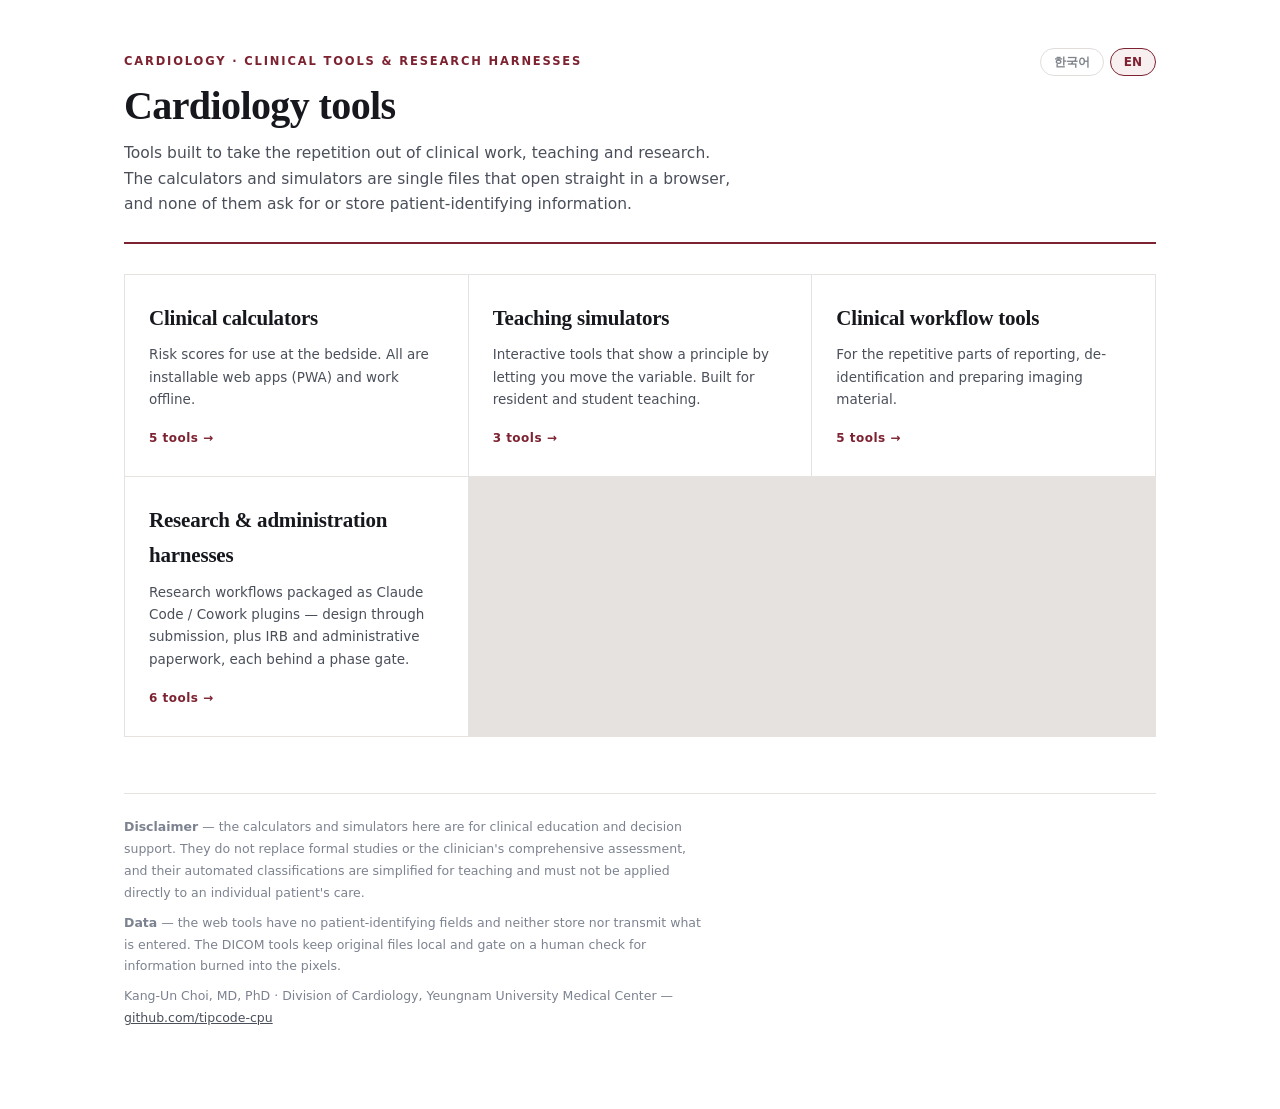
==== index.html @ c00b834e "Add the category hub site Twenty-three repositories with no entry point: a visitor saw an alphabetic" ====
<!DOCTYPE html>
<html lang="ko">
<head>
<meta charset="UTF-8">
<meta name="viewport" content="width=device-width, initial-scale=1.0">
<meta name="theme-color" content="#7d2231">
<title>심장내과 임상 도구 모음</title>
<meta name="description" data-i18n-attr="content:meta_desc" content="심장내과 임상 계산기 · 교육 시뮬레이터 · 진료 워크플로 도구 · 연구 하네스 모음">
<link rel="stylesheet" href="assets/site.css">
</head>
<body>
<div class="wrap">
  <div class="langSwitch" role="group" aria-label="Language / 언어">
    <button type="button" id="lang-ko" onclick="setLang('ko')" aria-pressed="true">한국어</button>
    <button type="button" id="lang-en" onclick="setLang('en')" aria-pressed="false">EN</button>
  </div>
  <header class="masthead">
    <p class="eyebrow" data-i18n="eyebrow">Cardiology · Clinical Tools &amp; Research Harnesses</p>
    <h1 data-i18n="title">심장내과 임상 도구 모음</h1>
    <p class="lede" data-i18n="lede">진료·교육·연구에서 반복되는 작업을 줄이기 위해 만든 도구들입니다. 계산기와 시뮬레이터는 브라우저에서 바로 열리는 단일 파일이며, 환자 식별정보를 입력받거나 저장하지 않습니다.</p>
  </header>

  <div class="catgrid">
    <a class="cat" href="calculators/">
      <h2 data-i18n="c_calculators">임상 계산기</h2>
      <p data-i18n="c_calculators_n">진료 중 바로 쓰는 위험도·점수 계산기. 모두 설치형 웹앱(PWA)이며 오프라인에서 동작합니다.</p>
      <span class="meta" data-i18n="c_calculators_m">도구 5개 →</span>
    </a>
    <a class="cat" href="simulators/">
      <h2 data-i18n="c_simulators">교육 시뮬레이터</h2>
      <p data-i18n="c_simulators_n">변수를 직접 움직이며 원리를 확인하는 인터랙티브 교육 도구. 전공의·학생 강의용으로 만들었습니다.</p>
      <span class="meta" data-i18n="c_simulators_m">도구 3개 →</span>
    </a>
    <a class="cat" href="workflow/">
      <h2 data-i18n="c_workflow">진료 워크플로 도구</h2>
      <p data-i18n="c_workflow_n">판독문 작성, DICOM 비식별화, 영상 자료 제작처럼 진료·발표 준비에서 반복되는 작업을 처리합니다.</p>
      <span class="meta" data-i18n="c_workflow_m">도구 5개 →</span>
    </a>
    <a class="cat" href="research/">
      <h2 data-i18n="c_research">연구 · 행정 하네스</h2>
      <p data-i18n="c_research_n">Claude Code / Cowork 플러그인 형태의 연구 워크플로. 설계에서 투고까지, 그리고 IRB·행정 서류를 단계별 게이트로 처리합니다.</p>
      <span class="meta" data-i18n="c_research_m">도구 6개 →</span>
    </a>
  </div>

  <footer>
    <p data-i18n="f_1"><b>면책</b> — 여기 있는 계산기와 시뮬레이터는 임상 교육 및 판단 보조 목적입니다. 정식 검사와 임상의의 종합 평가를 대체하지 않으며, 자동 분류는 교육을 위해 단순화된 것이므로 개별 환자의 진료 판단에 그대로 사용해서는 안 됩니다.</p>
    <p data-i18n="f_2"><b>데이터</b> — 웹 도구에는 환자 식별정보 입력란이 없고, 입력값을 저장하거나 외부로 전송하지 않습니다. DICOM을 다루는 도구는 원본 파일을 로컬 밖으로 내보내지 않으며, 픽셀에 새겨진 환자정보는 사람이 직접 확인하도록 게이트를 둡니다.</p>
    <p data-i18n="byline">최강운 · 영남대학교병원 심장내과 — <a href="https://github.com/tipcode-cpu">github.com/tipcode-cpu</a></p>
  </footer>
</div>
<script>
var I18N_EN = {
  "doc_title": "Cardiology tools — Kang-Un Choi",
  "meta_desc": "Clinical calculators, teaching simulators, imaging workflow tools and research harnesses in cardiology",
  "eyebrow": "Cardiology · Clinical Tools &amp; Research Harnesses",
  "title": "Cardiology tools",
  "lede": "Tools built to take the repetition out of clinical work, teaching and research. The calculators and simulators are single files that open straight in a browser, and none of them ask for or store patient-identifying information.",
  "c_calculators": "Clinical calculators",
  "c_calculators_n": "Risk scores for use at the bedside. All are installable web apps (PWA) and work offline.",
  "c_calculators_m": "5 tools →",
  "c_simulators": "Teaching simulators",
  "c_simulators_n": "Interactive tools that show a principle by letting you move the variable. Built for resident and student teaching.",
  "c_simulators_m": "3 tools →",
  "c_workflow": "Clinical workflow tools",
  "c_workflow_n": "For the repetitive parts of reporting, de-identification and preparing imaging material.",
  "c_workflow_m": "5 tools →",
  "c_research": "Research &amp; administration harnesses",
  "c_research_n": "Research workflows packaged as Claude Code / Cowork plugins — design through submission, plus IRB and administrative paperwork, each behind a phase gate.",
  "c_research_m": "6 tools →",
  "f_1": "<b>Disclaimer</b> — the calculators and simulators here are for clinical education and decision support. They do not replace formal studies or the clinician's comprehensive assessment, and their automated classifications are simplified for teaching and must not be applied directly to an individual patient's care.",
  "f_2": "<b>Data</b> — the web tools have no patient-identifying fields and neither store nor transmit what is entered. The DICOM tools keep original files local and gate on a human check for information burned into the pixels.",
  "byline": "Kang-Un Choi, MD, PhD · Division of Cardiology, Yeungnam University Medical Center — <a href=\"https://github.com/tipcode-cpu\">github.com/tipcode-cpu</a>"
};
</script>
<script src="assets/i18n.js"></script>
</body>
</html>
---- assets/site.css ----
/* Cardiology tools hub — shared stylesheet.
   Every page on this site is generated from one data file and shares this
   sheet, so the pages cannot drift apart. */
:root{
  --bg:#ffffff; --bg-alt:#faf8f7; --ink:#16181d; --ink-2:#4a4f5a; --ink-3:#7c828f;
  --line:#e6e2e0; --line-2:#d6d0cd;
  --accent:#7d2231; --accent-2:#9a2b3d; --accent-wash:#f7eff0;
  --serif:'Iowan Old Style','Source Serif 4',Charter,Georgia,'Times New Roman',serif;
  --sans:'Pretendard','Apple SD Gothic Neo','Segoe UI','Malgun Gothic',-apple-system,system-ui,sans-serif;
}
@media (prefers-color-scheme: dark){
  :root{
    --bg:#14161a; --bg-alt:#181b20; --ink:#e9eaee; --ink-2:#b0b5bf; --ink-3:#858b97;
    --line:#292d35; --line-2:#3a3f49;
    --accent:#e08a99; --accent-2:#f0a3b0; --accent-wash:#241a1d;
  }
}
*{box-sizing:border-box;}
html{-webkit-text-size-adjust:100%;}
body{margin:0;background:var(--bg);color:var(--ink);font-family:var(--sans);
  line-height:1.65;-webkit-font-smoothing:antialiased;}
.wrap{position:relative;max-width:1080px;margin:0 auto;padding:52px 24px 72px;}

.langSwitch{position:absolute;top:48px;right:24px;display:flex;gap:6px;z-index:30;}
.langSwitch button{font:inherit;font-size:12px;font-weight:600;line-height:1;padding:7px 13px;
  border-radius:999px;border:1px solid var(--line-2);background:transparent;color:var(--ink-2);
  opacity:.7;cursor:pointer;transition:all .15s ease;}
.langSwitch button:hover{opacity:1;}
.langSwitch button[aria-pressed="true"]{opacity:1;color:var(--accent);
  border-color:var(--accent);background:var(--accent-wash);}

.crumb{font-size:12.5px;color:var(--ink-3);margin:0 0 18px;}
.crumb a{color:var(--ink-2);text-decoration:none;border-bottom:1px solid var(--line-2);}
.crumb a:hover{color:var(--accent);border-color:var(--accent);}

header.masthead{border-bottom:2px solid var(--accent);padding-bottom:24px;margin-bottom:26px;}
.eyebrow{font-size:11.5px;letter-spacing:.16em;text-transform:uppercase;color:var(--accent);
  font-weight:700;margin:0 0 12px;}
h1{font-family:var(--serif);font-size:clamp(27px,4.2vw,40px);line-height:1.15;font-weight:600;
  letter-spacing:-.015em;margin:0 0 12px;max-width:22ch;}
.lede{color:var(--ink-2);font-size:15.5px;margin:0;max-width:62ch;}
.byline{margin:18px 0 0;font-size:13px;color:var(--ink-3);}
.byline a{color:var(--ink-2);}

.grid{display:grid;grid-template-columns:repeat(auto-fill,minmax(300px,1fr));gap:1px;
  background:var(--line);border:1px solid var(--line);margin-top:26px;}
.card{background:var(--bg);padding:20px 20px 18px;display:flex;flex-direction:column;
  transition:background .15s ease;}
.card:hover{background:var(--bg-alt);}
.card h2,.card h3{font-size:15.5px;font-weight:650;margin:0 0 3px;letter-spacing:-.005em;
  font-family:var(--sans);}
.card .slug{font-family:ui-monospace,SFMono-Regular,Menlo,Consolas,monospace;
  font-size:11.5px;color:var(--ink-3);margin:0 0 9px;}
.card p.desc{font-size:13.5px;color:var(--ink-2);margin:0 0 14px;flex:1;}
.card code{font-family:ui-monospace,SFMono-Regular,Menlo,Consolas,monospace;font-size:.92em;
  background:var(--bg-alt);padding:1px 4px;border-radius:3px;}
.links{display:flex;gap:8px;flex-wrap:wrap;align-items:center;}
.links a{font-size:12.5px;font-weight:600;text-decoration:none;padding:5px 11px;border-radius:6px;
  border:1px solid var(--line-2);color:var(--ink-2);transition:all .13s ease;}
.links a:hover{border-color:var(--accent);color:var(--accent);}
.links a.primary{background:var(--accent);border-color:var(--accent);color:#fff;}
.links a.primary:hover{background:var(--accent-2);border-color:var(--accent-2);color:#fff;}
@media (prefers-color-scheme: dark){
  .links a.primary,.links a.primary:hover{color:#1a1113;}
}
.tag{display:inline-block;font-size:10.5px;font-weight:700;letter-spacing:.05em;
  text-transform:uppercase;padding:2px 7px;border-radius:4px;margin-left:7px;vertical-align:2px;
  background:var(--accent-wash);color:var(--accent);border:1px solid var(--line-2);}

/* root index: category cards */
.catgrid{display:grid;grid-template-columns:repeat(auto-fill,minmax(320px,1fr));gap:1px;
  background:var(--line);border:1px solid var(--line);margin-top:30px;}
a.cat{background:var(--bg);padding:26px 24px;text-decoration:none;color:inherit;display:block;
  transition:background .15s ease;}
a.cat:hover{background:var(--bg-alt);}
a.cat h2{font-family:var(--serif);font-size:21px;font-weight:600;margin:0 0 8px;
  letter-spacing:-.01em;color:var(--ink);}
a.cat p{font-size:13.5px;color:var(--ink-2);margin:0 0 14px;}
a.cat .meta{font-size:12px;color:var(--accent);font-weight:700;letter-spacing:.04em;}

footer{margin-top:56px;padding-top:22px;border-top:1px solid var(--line);
  color:var(--ink-3);font-size:12.5px;line-height:1.75;}
footer p{margin:0 0 8px;max-width:74ch;}
footer a{color:var(--ink-2);}
@media(max-width:620px){
  .wrap{padding:36px 18px 56px;}
  .langSwitch{position:static;justify-content:flex-end;margin:0 0 16px;}
  .grid,.catgrid{grid-template-columns:1fr;}
}
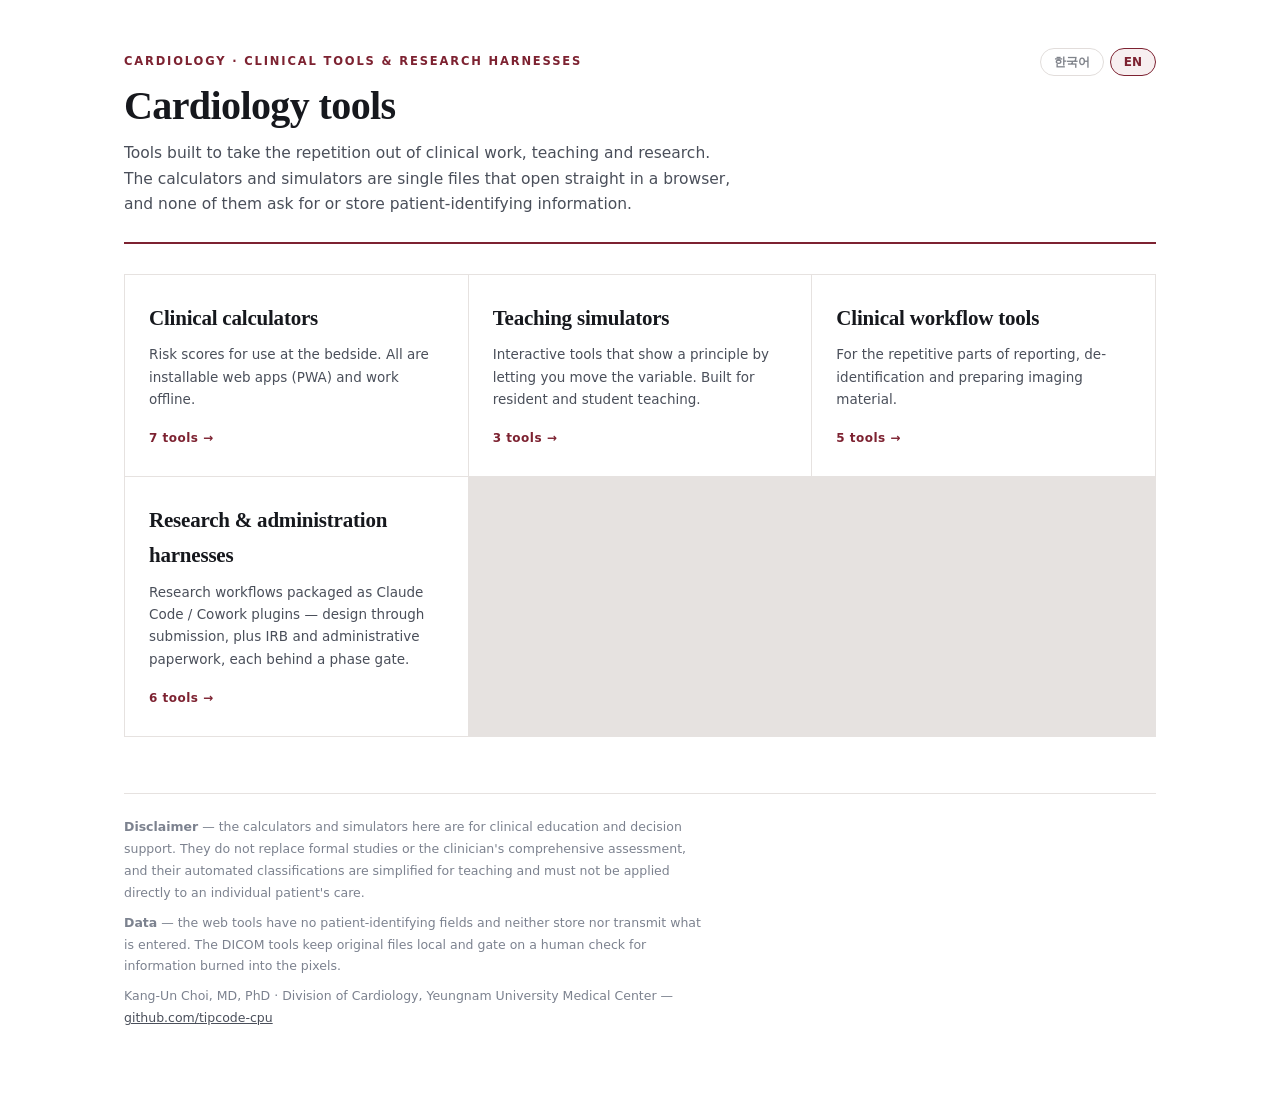
==== commit 0ba6549c: "계산기 허브에 이상지질혈증·통합 위험도 계산기 추가 htn-risk 레포에 추가된 lipid-risk-calculator.html, cardio-risk-calculator.htm" ====
--- a/index.html
+++ b/index.html
@@ -24,7 +24,7 @@
     <a class="cat" href="calculators/">
       <h2 data-i18n="c_calculators">임상 계산기</h2>
       <p data-i18n="c_calculators_n">진료 중 바로 쓰는 위험도·점수 계산기. 모두 설치형 웹앱(PWA)이며 오프라인에서 동작합니다.</p>
-      <span class="meta" data-i18n="c_calculators_m">도구 5개 →</span>
+      <span class="meta" data-i18n="c_calculators_m">도구 7개 →</span>
     </a>
     <a class="cat" href="simulators/">
       <h2 data-i18n="c_simulators">교육 시뮬레이터</h2>
@@ -58,7 +58,7 @@
   "lede": "Tools built to take the repetition out of clinical work, teaching and research. The calculators and simulators are single files that open straight in a browser, and none of them ask for or store patient-identifying information.",
   "c_calculators": "Clinical calculators",
   "c_calculators_n": "Risk scores for use at the bedside. All are installable web apps (PWA) and work offline.",
-  "c_calculators_m": "5 tools →",
+  "c_calculators_m": "7 tools →",
   "c_simulators": "Teaching simulators",
   "c_simulators_n": "Interactive tools that show a principle by letting you move the variable. Built for resident and student teaching.",
   "c_simulators_m": "3 tools →",
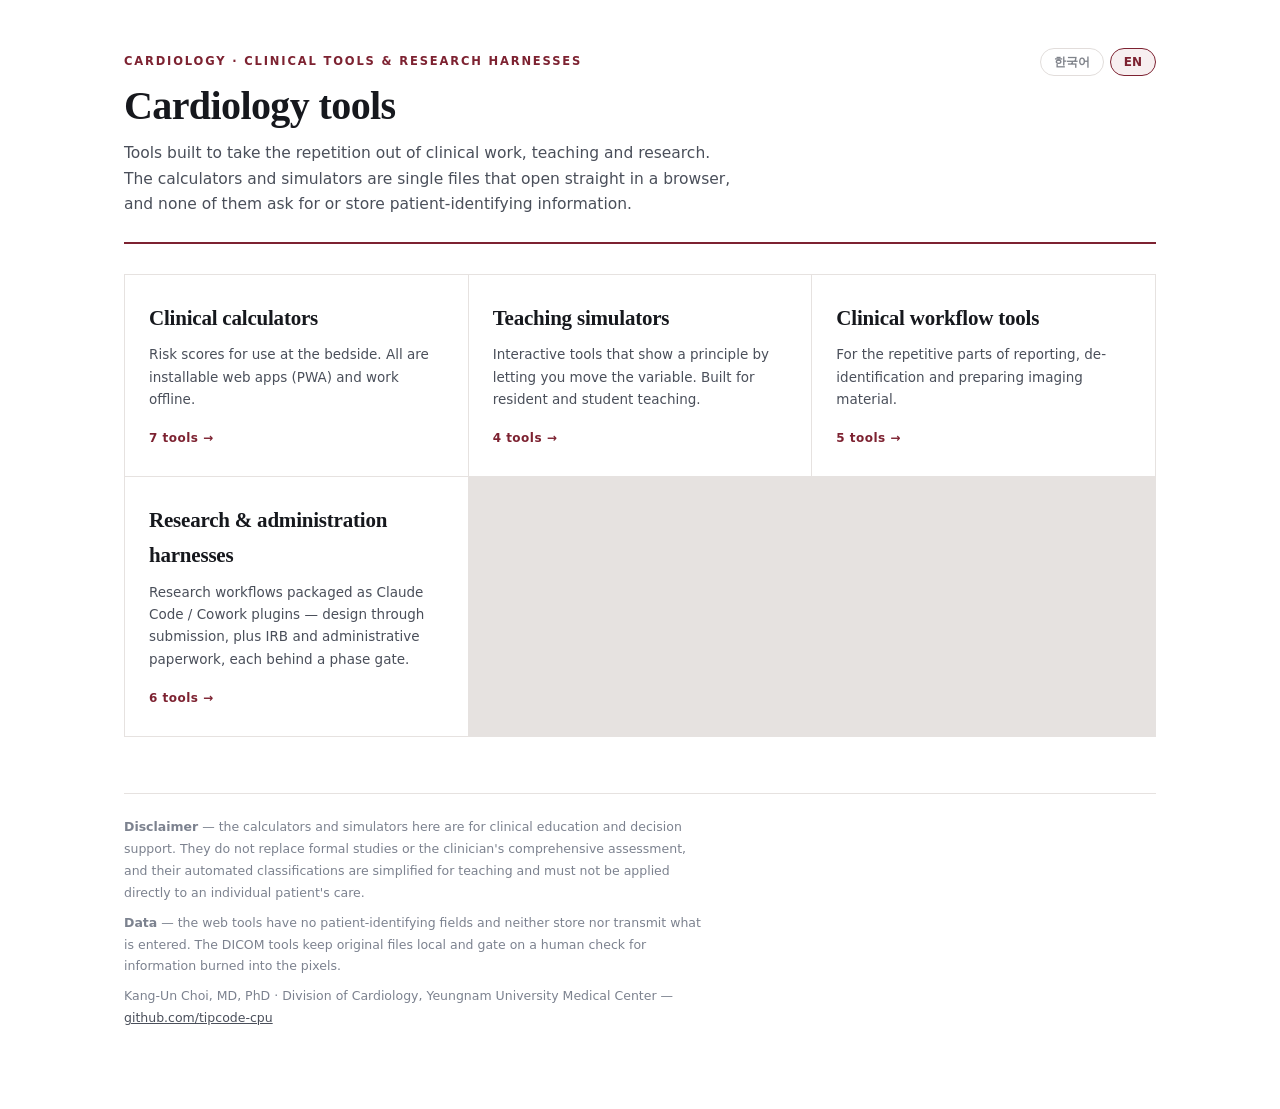
==== commit c188b614: "시뮬레이터 허브에 PA 카테터 쇼크 감별 추가 Co-Authored-By: Claude Opus 5.5 <noreply@anthropic.com>" ====
--- a/index.html
+++ b/index.html
@@ -29,7 +29,7 @@
     <a class="cat" href="simulators/">
       <h2 data-i18n="c_simulators">교육 시뮬레이터</h2>
       <p data-i18n="c_simulators_n">변수를 직접 움직이며 원리를 확인하는 인터랙티브 교육 도구. 전공의·학생 강의용으로 만들었습니다.</p>
-      <span class="meta" data-i18n="c_simulators_m">도구 3개 →</span>
+      <span class="meta" data-i18n="c_simulators_m">도구 4개 →</span>
     </a>
     <a class="cat" href="workflow/">
       <h2 data-i18n="c_workflow">진료 워크플로 도구</h2>
@@ -61,7 +61,7 @@
   "c_calculators_m": "7 tools →",
   "c_simulators": "Teaching simulators",
   "c_simulators_n": "Interactive tools that show a principle by letting you move the variable. Built for resident and student teaching.",
-  "c_simulators_m": "3 tools →",
+  "c_simulators_m": "4 tools →",
   "c_workflow": "Clinical workflow tools",
   "c_workflow_n": "For the repetitive parts of reporting, de-identification and preparing imaging material.",
   "c_workflow_m": "5 tools →",
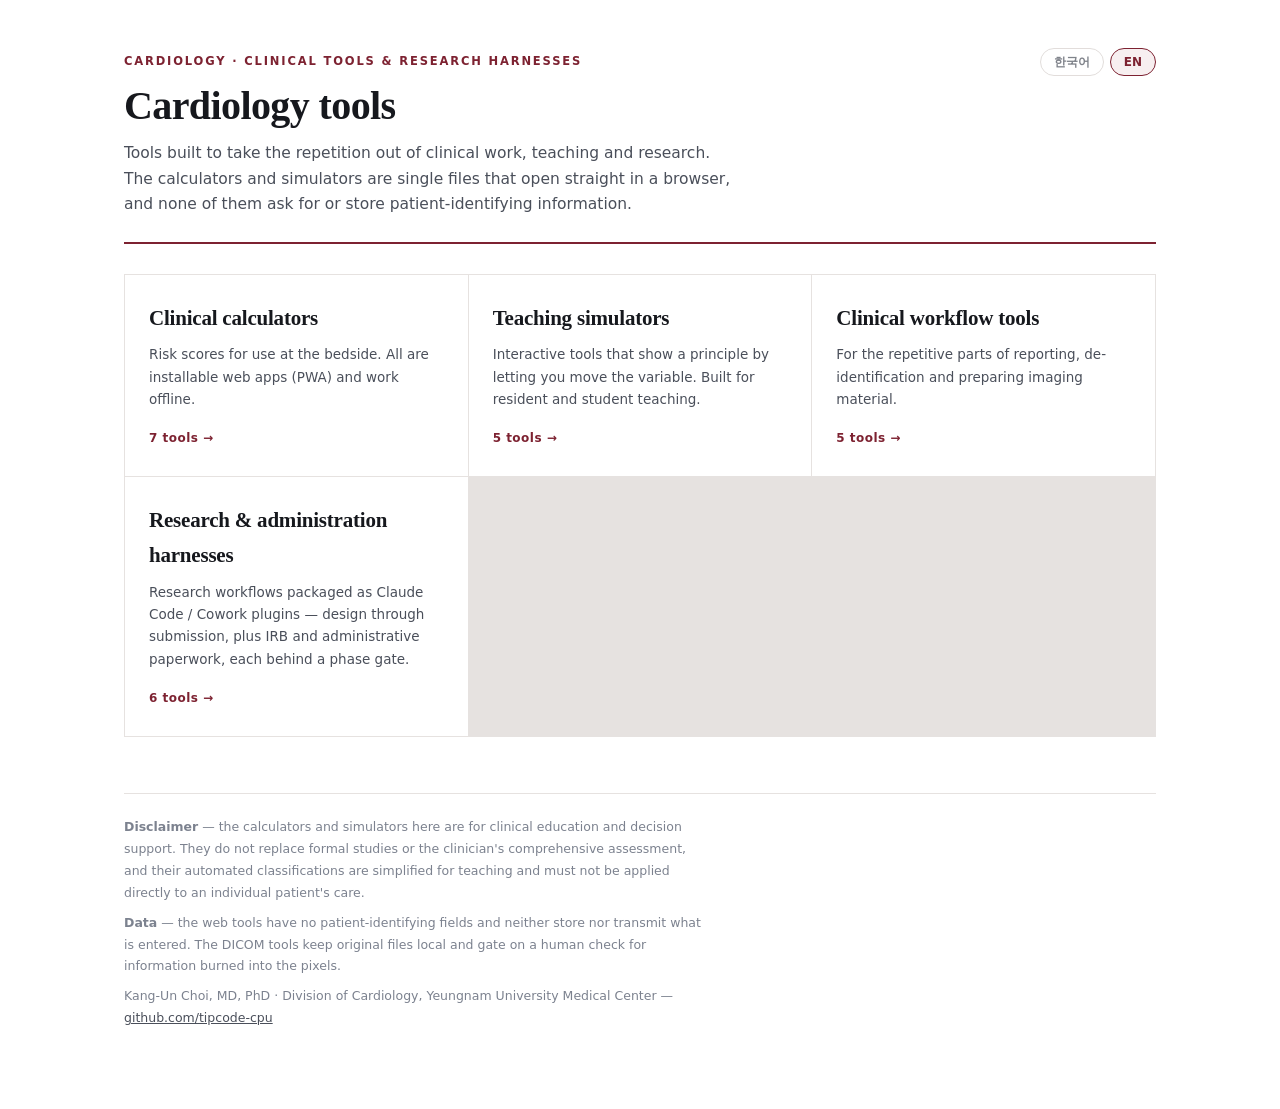
==== commit 32504a8c: "시뮬레이터 허브에 VA-ECMO 이탈 판단 추가 Co-Authored-By: Claude Opus 5.5 <noreply@anthropic.com>" ====
--- a/index.html
+++ b/index.html
@@ -29,7 +29,7 @@
     <a class="cat" href="simulators/">
       <h2 data-i18n="c_simulators">교육 시뮬레이터</h2>
       <p data-i18n="c_simulators_n">변수를 직접 움직이며 원리를 확인하는 인터랙티브 교육 도구. 전공의·학생 강의용으로 만들었습니다.</p>
-      <span class="meta" data-i18n="c_simulators_m">도구 4개 →</span>
+      <span class="meta" data-i18n="c_simulators_m">도구 5개 →</span>
     </a>
     <a class="cat" href="workflow/">
       <h2 data-i18n="c_workflow">진료 워크플로 도구</h2>
@@ -61,7 +61,7 @@
   "c_calculators_m": "7 tools →",
   "c_simulators": "Teaching simulators",
   "c_simulators_n": "Interactive tools that show a principle by letting you move the variable. Built for resident and student teaching.",
-  "c_simulators_m": "4 tools →",
+  "c_simulators_m": "5 tools →",
   "c_workflow": "Clinical workflow tools",
   "c_workflow_n": "For the repetitive parts of reporting, de-identification and preparing imaging material.",
   "c_workflow_m": "5 tools →",
